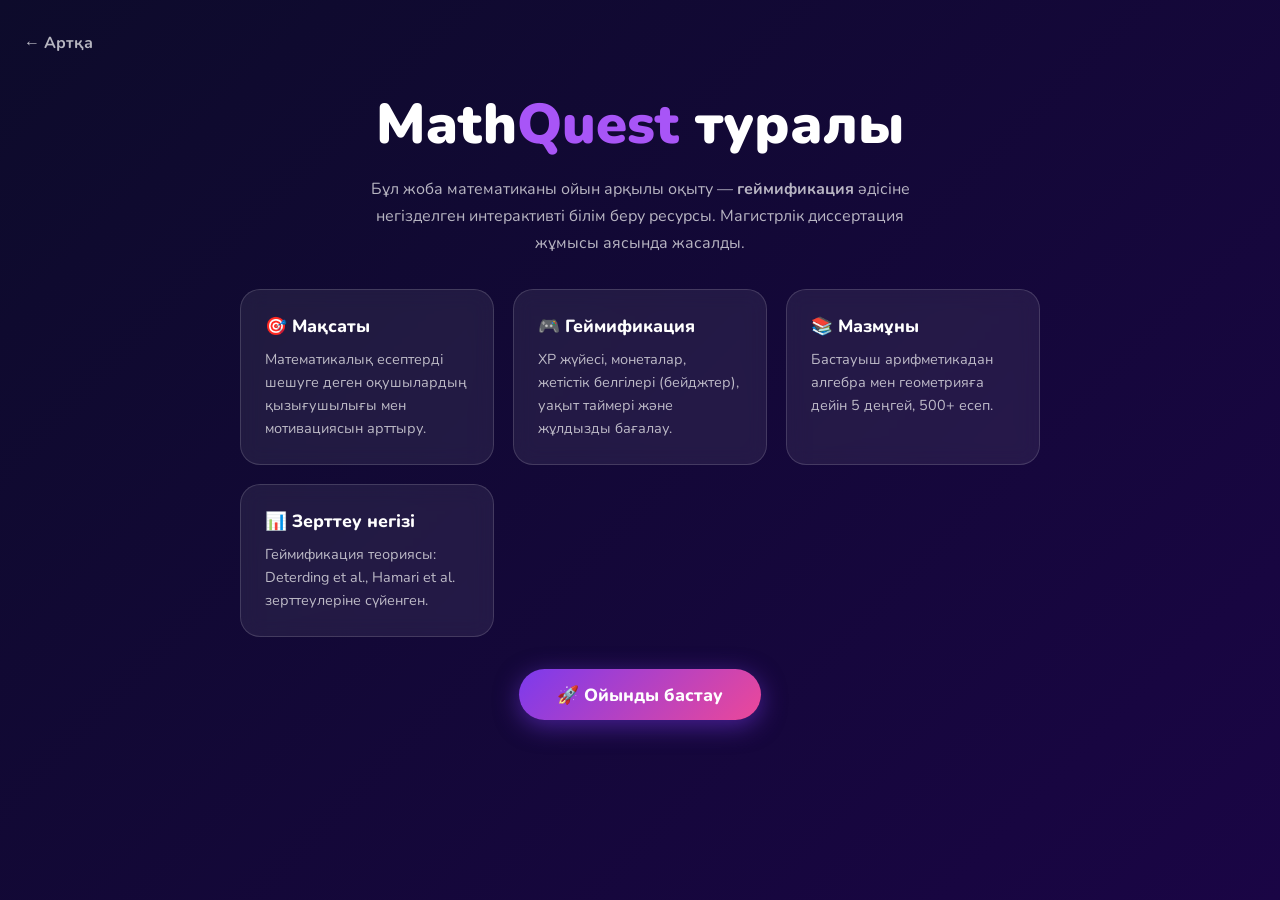
==== about.html @ 5a520795 "Initial commit" ====
<!DOCTYPE html>
<html lang="kk">
<head>
  <meta charset="UTF-8" />
  <meta name="viewport" content="width=device-width, initial-scale=1.0" />
  <title>MathQuest — Жоба туралы</title>
  <link rel="stylesheet" href="css/style.css" />
  <link rel="preconnect" href="https://fonts.googleapis.com" />
  <link href="https://fonts.googleapis.com/css2?family=Nunito:wght@400;600;700;900&display=swap" rel="stylesheet" />
  <style>
    .about-page {
      position: relative; z-index: 1;
      min-height: 100vh;
      padding: 2rem 1.5rem 4rem;
      display: flex;
      flex-direction: column;
      align-items: center;
      gap: 2rem;
    }

    .back-link {
      align-self: flex-start;
      color: rgba(255,255,255,0.7);
      text-decoration: none;
      font-size: 1rem;
      font-weight: 700;
      display: flex; align-items: center; gap: 0.4rem;
      transition: color 0.2s;
    }
    .back-link:hover { color: #fbbf24; }

    .about-hero { text-align: center; }
    .about-hero h1 { font-size: clamp(2rem,6vw,3.5rem); font-weight: 900; }
    .about-hero h1 span { color: #a855f7; }
    .about-hero p  { color: rgba(255,255,255,0.7); max-width: 560px; margin: 0.8rem auto 0; line-height: 1.7; }

    .info-grid {
      display: grid;
      grid-template-columns: repeat(auto-fit, minmax(220px,1fr));
      gap: 1.2rem;
      width: 100%;
      max-width: 800px;
    }

    .info-card {
      background: rgba(255,255,255,0.07);
      border: 1px solid rgba(255,255,255,0.15);
      backdrop-filter: blur(10px);
      border-radius: 20px;
      padding: 1.5rem;
    }

    .info-card h3 { font-size: 1.1rem; font-weight: 800; margin-bottom: 0.6rem; display: flex; align-items:center; gap:0.5rem; }
    .info-card p  { font-size: 0.9rem; color: rgba(255,255,255,0.7); line-height: 1.6; }

    .btn-start-sm {
      display: inline-flex;
      align-items: center;
      gap: 0.5rem;
      background: linear-gradient(135deg, #7c3aed, #ec4899);
      color: white;
      text-decoration: none;
      font-size: 1.1rem;
      font-weight: 800;
      padding: 0.85rem 2.4rem;
      border-radius: 50px;
      box-shadow: 0 6px 24px rgba(124,58,237,0.5);
      transition: transform 0.2s, box-shadow 0.2s;
    }
    .btn-start-sm:hover { transform: scale(1.05); box-shadow: 0 10px 30px rgba(236,72,153,0.5); }
  </style>
</head>
<body>
  <div class="stars" id="stars"></div>

  <main class="about-page">

    <a class="back-link" href="index.html">← Артқа</a>

    <div class="about-hero">
      <h1>Math<span>Quest</span> туралы</h1>
      <p>
        Бұл жоба математиканы ойын арқылы оқыту — <strong>геймификация</strong> әдісіне негізделген
        интерактивті білім беру ресурсы. Магистрлік диссертация жұмысы аясында жасалды.
      </p>
    </div>

    <div class="info-grid">
      <div class="info-card">
        <h3>🎯 Мақсаты</h3>
        <p>Математикалық есептерді шешуге деген оқушылардың қызығушылығы мен мотивациясын арттыру.</p>
      </div>
      <div class="info-card">
        <h3>🎮 Геймификация</h3>
        <p>XP жүйесі, монеталар, жетістік белгілері (бейджтер), уақыт таймері және жұлдызды бағалау.</p>
      </div>
      <div class="info-card">
        <h3>📚 Мазмұны</h3>
        <p>Бастауыш арифметикадан алгебра мен геометрияға дейін 5 деңгей, 500+ есеп.</p>
      </div>
      <div class="info-card">
        <h3>📊 Зерттеу негізі</h3>
        <p>Геймификация теориясы: Deterding et al., Hamari et al. зерттеулеріне сүйенген.</p>
      </div>
    </div>

    <a class="btn-start-sm" href="game.html">🚀 Ойынды бастау</a>

  </main>

  <script src="js/stars.js"></script>
</body>
</html>
---- css/style.css ----
/* ===========================
   MathQuest — Негізгі стильдер
   =========================== */

/* Қаріптерді импорттау */
@import url('https://fonts.googleapis.com/css2?family=Nunito:wght@400;600;700;900&display=swap');

/* ---- Бастапқы параметрлер ---- */
*, *::before, *::after {
  box-sizing: border-box;
  margin: 0;
  padding: 0;
}

:root {
  --bg-start:    #0d0b2b;
  --bg-end:      #1a0545;
  --purple:      #7c3aed;
  --violet:      #a855f7;
  --pink:        #ec4899;
  --gold:        #fbbf24;
  --white:       #ffffff;
  --text-light:  rgba(255,255,255,0.75);
  --card-bg:     rgba(255,255,255,0.07);
  --card-border: rgba(255,255,255,0.15);
}

html, body {
  height: 100%;
  font-family: 'Nunito', sans-serif;
  background: linear-gradient(135deg, var(--bg-start) 0%, var(--bg-end) 100%);
  color: var(--white);
  overflow-x: hidden;
}

/* ---- Жұлдызды фон ---- */
.stars {
  position: fixed;
  inset: 0;
  pointer-events: none;
  z-index: 0;
  overflow: hidden;
}

.star {
  position: absolute;
  border-radius: 50%;
  background: white;
  animation: twinkle var(--dur, 3s) infinite alternate ease-in-out;
  opacity: 0;
}

@keyframes twinkle {
  0%   { opacity: 0;   transform: scale(0.8); }
  100% { opacity: 0.9; transform: scale(1.2); }
}

/* ---- Басты контейнер ---- */
.hero {
  position: relative;
  z-index: 1;
  min-height: 100vh;
  display: flex;
  flex-direction: column;
  align-items: center;
  justify-content: center;
  padding: 2rem 1.5rem 5rem;
  text-align: center;
  gap: 1.6rem;
}

/* ---- Логотип ---- */
.logo-wrapper {
  animation: float 4s ease-in-out infinite;
}

.logo-icon {
  font-size: clamp(4rem, 10vw, 7rem);
  filter: drop-shadow(0 0 30px rgba(168, 85, 247, 0.8));
}

@keyframes float {
  0%, 100% { transform: translateY(0);    }
  50%       { transform: translateY(-14px); }
}

/* ---- Тақырып ---- */
.title {
  font-size: clamp(3rem, 10vw, 6rem);
  font-weight: 900;
  line-height: 1;
  letter-spacing: -1px;
  text-shadow: 0 4px 30px rgba(0,0,0,0.4);
}

.title-math  { color: var(--gold);   }
.title-quest { color: var(--violet); }

.subtitle {
  font-size: clamp(1rem, 2.5vw, 1.3rem);
  color: var(--text-light);
  max-width: 480px;
  line-height: 1.6;
}

/* ---- Статистика жолы ---- */
.stats-row {
  display: flex;
  gap: 1rem;
  flex-wrap: wrap;
  justify-content: center;
}

.stat-card {
  background: var(--card-bg);
  border: 1px solid var(--card-border);
  backdrop-filter: blur(10px);
  border-radius: 16px;
  padding: 1rem 1.6rem;
  display: flex;
  flex-direction: column;
  align-items: center;
  gap: 0.3rem;
  min-width: 90px;
  transition: transform 0.3s, box-shadow 0.3s;
}

.stat-card:hover {
  transform: translateY(-4px);
  box-shadow: 0 8px 30px rgba(124, 58, 237, 0.4);
}

.stat-icon  { font-size: 1.8rem; }
.stat-value { font-size: 1.5rem; font-weight: 900; color: var(--gold); }
.stat-label { font-size: 0.78rem; color: var(--text-light); text-transform: uppercase; letter-spacing: 1px; }

/* ---- Бастау түймесі ---- */
.btn-start {
  display: inline-flex;
  align-items: center;
  gap: 0.6rem;
  background: linear-gradient(135deg, var(--purple), var(--pink));
  color: var(--white);
  text-decoration: none;
  font-size: 1.3rem;
  font-weight: 800;
  padding: 1rem 3rem;
  border-radius: 50px;
  box-shadow: 0 6px 30px rgba(124, 58, 237, 0.55);
  transition: transform 0.25s, box-shadow 0.25s, filter 0.25s;
  letter-spacing: 0.5px;
  position: relative;
  overflow: hidden;
}

/* Жарықтық эффект */
.btn-start::before {
  content: '';
  position: absolute;
  top: -60%;
  left: -60%;
  width: 60%;
  height: 220%;
  background: rgba(255,255,255,0.18);
  transform: rotate(30deg);
  transition: left 0.5s;
}

.btn-start:hover::before { left: 130%; }

.btn-start:hover {
  transform: scale(1.06) translateY(-3px);
  box-shadow: 0 12px 40px rgba(236, 72, 153, 0.55);
  filter: brightness(1.1);
}

.btn-start:active { transform: scale(0.97); }

.btn-icon { font-size: 1.5rem; }

/* ---- Төменгі навигация ---- */
.bottom-nav {
  display: flex;
  gap: 0.8rem;
  align-items: center;
  font-size: 0.9rem;
  color: var(--text-light);
}

.bottom-nav a {
  color: var(--violet);
  text-decoration: none;
  font-weight: 700;
  transition: color 0.2s;
}

.bottom-nav a:hover { color: var(--gold); }

/* ---- Толқын безендірмесі ---- */
.wave-bottom {
  position: fixed;
  bottom: 0;
  left: 0;
  width: 100%;
  pointer-events: none;
  z-index: 0;
}

.wave-bottom svg {
  display: block;
  width: 100%;
  height: 80px;
}

/* ---- Адаптивтілік ---- */
@media (max-width: 480px) {
  .stats-row { gap: 0.7rem; }
  .stat-card  { padding: 0.8rem 1rem; }
  .btn-start  { padding: 0.85rem 2.2rem; font-size: 1.1rem; }
}
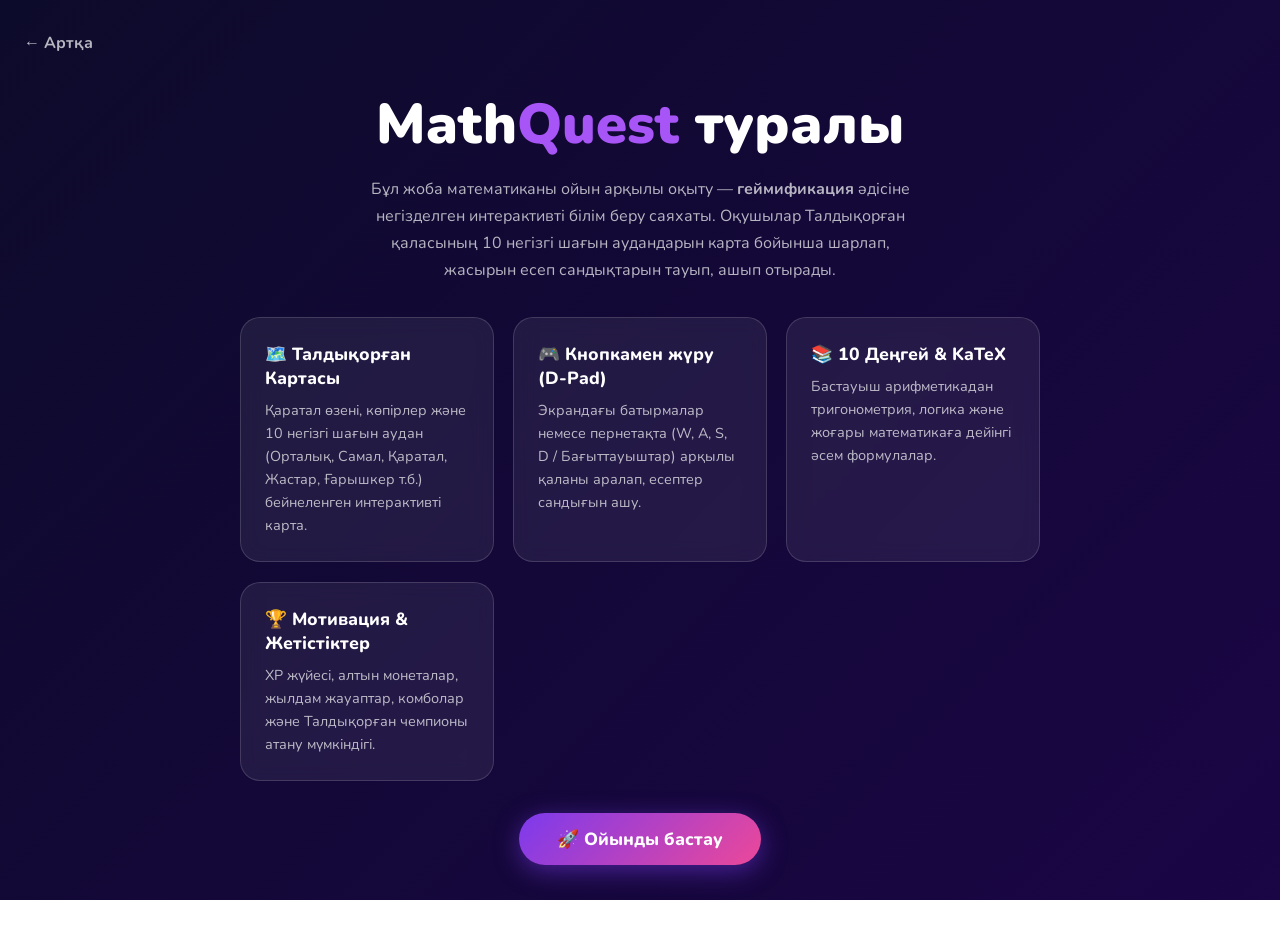
==== commit 77fe2099: "Add interactive Taldykorgan map with 10 microdistricts, D-pad navigation and KaTeX quest boxes" ====
--- a/about.html
+++ b/about.html
@@ -81,26 +81,27 @@
       <h1>Math<span>Quest</span> туралы</h1>
       <p>
         Бұл жоба математиканы ойын арқылы оқыту — <strong>геймификация</strong> әдісіне негізделген
-        интерактивті білім беру ресурсы. Магистрлік диссертация жұмысы аясында жасалды.
+        интерактивті білім беру саяхаты. Оқушылар Талдықорған қаласының 10 негізгі шағын аудандарын
+        карта бойынша шарлап, жасырын есеп сандықтарын тауып, ашып отырады.
       </p>
     </div>
 
     <div class="info-grid">
       <div class="info-card">
-        <h3>🎯 Мақсаты</h3>
-        <p>Математикалық есептерді шешуге деген оқушылардың қызығушылығы мен мотивациясын арттыру.</p>
+        <h3>🗺️ Талдықорған Картасы</h3>
+        <p>Қаратал өзені, көпірлер және 10 негізгі шағын аудан (Орталық, Самал, Қаратал, Жастар, Ғарышкер т.б.) бейнеленген интерактивті карта.</p>
       </div>
       <div class="info-card">
-        <h3>🎮 Геймификация</h3>
-        <p>XP жүйесі, монеталар, жетістік белгілері (бейджтер), уақыт таймері және жұлдызды бағалау.</p>
+        <h3>🎮 Кнопкамен жүру (D-Pad)</h3>
+        <p>Экрандағы батырмалар немесе пернетақта (W, A, S, D / Бағыттауыштар) арқылы қаланы аралап, есептер сандығын ашу.</p>
       </div>
       <div class="info-card">
-        <h3>📚 Мазмұны</h3>
-        <p>Бастауыш арифметикадан алгебра мен геометрияға дейін 5 деңгей, 500+ есеп.</p>
+        <h3>📚 10 Деңгей & KaTeX</h3>
+        <p>Бастауыш арифметикадан тригонометрия, логика және жоғары математикаға дейінгі әсем формулалар.</p>
       </div>
       <div class="info-card">
-        <h3>📊 Зерттеу негізі</h3>
-        <p>Геймификация теориясы: Deterding et al., Hamari et al. зерттеулеріне сүйенген.</p>
+        <h3>🏆 Мотивация & Жетістіктер</h3>
+        <p>XP жүйесі, алтын монеталар, жылдам жауаптар, комболар және Талдықорған чемпионы атану мүмкіндігі.</p>
       </div>
     </div>
 
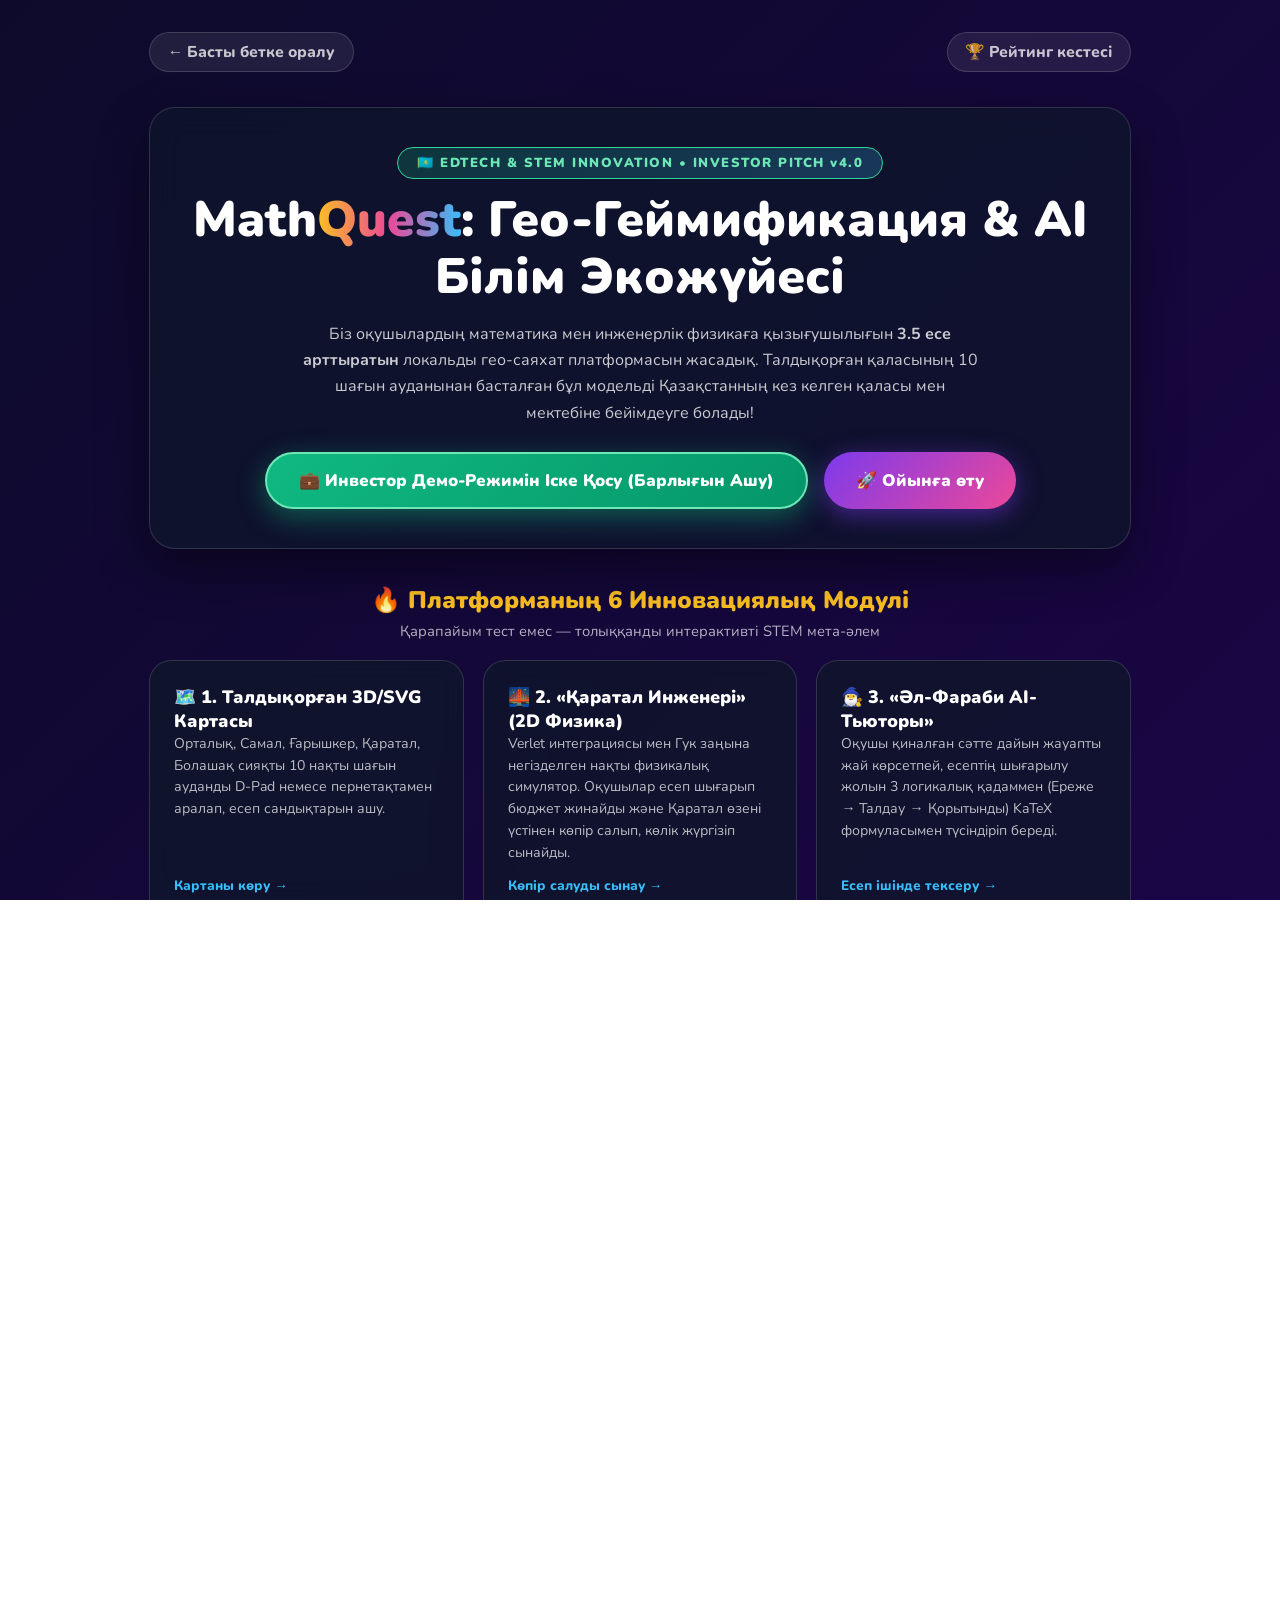
==== commit 476d1843: "Add Investor Pitch v4.0: Al-Farabi AI Tutor, Zhetysu Baige Race, Avatar Shop, STEM Analytics, Printa" ====
--- a/about.html
+++ b/about.html
@@ -3,55 +3,119 @@
 <head>
   <meta charset="UTF-8" />
   <meta name="viewport" content="width=device-width, initial-scale=1.0" />
-  <title>MathQuest — Жоба туралы</title>
-  <link rel="stylesheet" href="css/style.css" />
+  <title>MathQuest — Инвесторларға Презентация & Жоба Туралы</title>
+  <link rel="stylesheet" href="css/style.css?v=4.0" />
   <link rel="preconnect" href="https://fonts.googleapis.com" />
   <link href="https://fonts.googleapis.com/css2?family=Nunito:wght@400;600;700;900&display=swap" rel="stylesheet" />
   <style>
     .about-page {
-      position: relative; z-index: 1;
+      position: relative;
+      z-index: 1;
       min-height: 100vh;
-      padding: 2rem 1.5rem 4rem;
+      padding: 2rem 1.2rem 5rem;
       display: flex;
       flex-direction: column;
       align-items: center;
-      gap: 2rem;
+      gap: 2.2rem;
+      max-width: 1020px;
+      margin: 0 auto;
+    }
+
+    .top-nav-row {
+      width: 100%;
+      display: flex;
+      justify-content: space-between;
+      align-items: center;
+      flex-wrap: wrap;
+      gap: 0.8rem;
     }
 
     .back-link {
-      align-self: flex-start;
-      color: rgba(255,255,255,0.7);
+      color: rgba(255,255,255,0.75);
       text-decoration: none;
+      font-size: 0.98rem;
+      font-weight: 800;
+      display: inline-flex;
+      align-items: center;
+      gap: 0.4rem;
+      background: rgba(255,255,255,0.08);
+      padding: 0.5rem 1.1rem;
+      border-radius: 50px;
+      border: 1px solid rgba(255,255,255,0.15);
+      transition: all 0.2s;
+    }
+    .back-link:hover { color: #fbbf24; border-color: #fbbf24; }
+
+    .investor-badge-pill {
+      display: inline-block;
+      background: linear-gradient(135deg, rgba(16,185,129,0.22), rgba(56,189,248,0.22));
+      border: 1.5px solid #34d399;
+      color: #6ee7b7;
+      font-weight: 900;
+      font-size: 0.82rem;
+      letter-spacing: 1.5px;
+      padding: 0.4rem 1.2rem;
+      border-radius: 50px;
+      margin-bottom: 0.8rem;
+    }
+
+    .about-hero {
+      text-align: center;
+      background: rgba(15, 23, 42, 0.72);
+      border: 1px solid rgba(255,255,255,0.14);
+      border-radius: 26px;
+      padding: 2.4rem 1.8rem;
+      width: 100%;
+      backdrop-filter: blur(16px);
+      box-shadow: 0 20px 50px rgba(0,0,0,0.45);
+    }
+
+    .about-hero h1 {
+      font-size: clamp(1.9rem, 5vw, 3.1rem);
+      font-weight: 900;
+      line-height: 1.15;
+    }
+    .about-hero h1 span {
+      background: linear-gradient(90deg, #fbbf24, #ec4899, #38bdf8);
+      -webkit-background-clip: text;
+      -webkit-text-fill-color: transparent;
+      background-clip: text;
+    }
+    .about-hero p {
+      color: rgba(255,255,255,0.78);
+      max-width: 680px;
+      margin: 0.9rem auto 1.6rem;
+      line-height: 1.65;
       font-size: 1rem;
-      font-weight: 700;
-      display: flex; align-items: center; gap: 0.4rem;
-      transition: color 0.2s;
-    }
-    .back-link:hover { color: #fbbf24; }
-
-    .about-hero { text-align: center; }
-    .about-hero h1 { font-size: clamp(2rem,6vw,3.5rem); font-weight: 900; }
-    .about-hero h1 span { color: #a855f7; }
-    .about-hero p  { color: rgba(255,255,255,0.7); max-width: 560px; margin: 0.8rem auto 0; line-height: 1.7; }
-
-    .info-grid {
-      display: grid;
-      grid-template-columns: repeat(auto-fit, minmax(220px,1fr));
-      gap: 1.2rem;
-      width: 100%;
-      max-width: 800px;
-    }
-
-    .info-card {
-      background: rgba(255,255,255,0.07);
-      border: 1px solid rgba(255,255,255,0.15);
-      backdrop-filter: blur(10px);
-      border-radius: 20px;
-      padding: 1.5rem;
-    }
-
-    .info-card h3 { font-size: 1.1rem; font-weight: 800; margin-bottom: 0.6rem; display: flex; align-items:center; gap:0.5rem; }
-    .info-card p  { font-size: 0.9rem; color: rgba(255,255,255,0.7); line-height: 1.6; }
+    }
+
+    .hero-cta-group {
+      display: flex;
+      gap: 1rem;
+      justify-content: center;
+      flex-wrap: wrap;
+    }
+
+    .btn-investor-unlock {
+      display: inline-flex;
+      align-items: center;
+      gap: 0.6rem;
+      background: linear-gradient(135deg, #10b981, #059669);
+      color: #ffffff;
+      text-decoration: none;
+      font-size: 1.05rem;
+      font-weight: 900;
+      padding: 0.95rem 2rem;
+      border-radius: 50px;
+      border: 2px solid #6ee7b7;
+      box-shadow: 0 8px 28px rgba(16,185,129,0.45);
+      transition: all 0.22s;
+      cursor: pointer;
+    }
+    .btn-investor-unlock:hover {
+      transform: translateY(-3px) scale(1.02);
+      box-shadow: 0 12px 34px rgba(16,185,129,0.65);
+    }
 
     .btn-start-sm {
       display: inline-flex;
@@ -60,14 +124,184 @@
       background: linear-gradient(135deg, #7c3aed, #ec4899);
       color: white;
       text-decoration: none;
-      font-size: 1.1rem;
-      font-weight: 800;
-      padding: 0.85rem 2.4rem;
+      font-size: 1.05rem;
+      font-weight: 900;
+      padding: 0.95rem 2rem;
       border-radius: 50px;
       box-shadow: 0 6px 24px rgba(124,58,237,0.5);
-      transition: transform 0.2s, box-shadow 0.2s;
-    }
-    .btn-start-sm:hover { transform: scale(1.05); box-shadow: 0 10px 30px rgba(236,72,153,0.5); }
+      transition: all 0.22s;
+    }
+    .btn-start-sm:hover { transform: translateY(-3px); }
+
+    /* Инновациялық 6 модуль торы */
+    .section-title {
+      font-size: 1.5rem;
+      font-weight: 900;
+      color: #fbbf24;
+      text-align: center;
+      margin-bottom: 0.3rem;
+    }
+    .section-sub {
+      text-align: center;
+      color: rgba(255,255,255,0.68);
+      font-size: 0.92rem;
+      margin-bottom: 1.2rem;
+    }
+
+    .info-grid {
+      display: grid;
+      grid-template-columns: repeat(auto-fit, minmax(290px, 1fr));
+      gap: 1.2rem;
+      width: 100%;
+    }
+
+    .info-card {
+      background: rgba(15, 23, 42, 0.75);
+      border: 1.5px solid rgba(255,255,255,0.14);
+      backdrop-filter: blur(12px);
+      border-radius: 22px;
+      padding: 1.5rem;
+      display: flex;
+      flex-direction: column;
+      justify-content: space-between;
+      gap: 0.8rem;
+      transition: all 0.22s;
+    }
+    .info-card:hover {
+      transform: translateY(-4px);
+      border-color: #38bdf8;
+      box-shadow: 0 12px 30px rgba(0,0,0,0.4);
+    }
+
+    .info-card h3 {
+      font-size: 1.12rem;
+      font-weight: 900;
+      color: #ffffff;
+      display: flex;
+      align-items: center;
+      gap: 0.5rem;
+    }
+    .info-card p {
+      font-size: 0.88rem;
+      color: rgba(255,255,255,0.72);
+      line-height: 1.55;
+    }
+
+    .card-try-link {
+      display: inline-flex;
+      align-items: center;
+      gap: 0.35rem;
+      color: #38bdf8;
+      font-weight: 800;
+      font-size: 0.85rem;
+      text-decoration: none;
+    }
+    .card-try-link:hover { color: #fbbf24; }
+
+    /* Инвесторлық Калькулятор */
+    .pitch-box {
+      width: 100%;
+      background: rgba(15, 23, 42, 0.82);
+      border: 1.5px solid rgba(251, 191, 36, 0.4);
+      border-radius: 26px;
+      padding: 2rem;
+      backdrop-filter: blur(16px);
+    }
+
+    .calc-slider-wrap {
+      margin: 1.2rem 0 1.6rem;
+      background: rgba(255,255,255,0.05);
+      padding: 1.2rem 1.4rem;
+      border-radius: 18px;
+      border: 1px solid rgba(255,255,255,0.12);
+    }
+
+    .calc-slider-header {
+      display: flex;
+      justify-content: space-between;
+      align-items: center;
+      font-weight: 900;
+      font-size: 1.05rem;
+      margin-bottom: 0.7rem;
+    }
+
+    .calc-range {
+      width: 100%;
+      accent-color: #fbbf24;
+      height: 8px;
+      cursor: pointer;
+    }
+
+    .calc-metrics-grid {
+      display: grid;
+      grid-template-columns: repeat(auto-fit, minmax(200px, 1fr));
+      gap: 1rem;
+    }
+
+    .calc-metric-card {
+      background: rgba(255,255,255,0.06);
+      border: 1px solid rgba(255,255,255,0.14);
+      border-radius: 18px;
+      padding: 1.2rem;
+      text-align: center;
+    }
+
+    .calc-val {
+      font-size: 1.7rem;
+      font-weight: 900;
+      color: #34d399;
+      margin-bottom: 0.25rem;
+    }
+    .calc-lbl {
+      font-size: 0.82rem;
+      color: rgba(255,255,255,0.7);
+      font-weight: 700;
+    }
+
+    /* Масштабталу Жол Картасы (Roadmap) */
+    .roadmap-grid {
+      display: grid;
+      grid-template-columns: repeat(auto-fit, minmax(270px, 1fr));
+      gap: 1.2rem;
+      width: 100%;
+    }
+
+    .roadmap-step {
+      background: rgba(255,255,255,0.05);
+      border: 1.5px solid rgba(255,255,255,0.14);
+      border-radius: 20px;
+      padding: 1.4rem;
+      position: relative;
+    }
+    .roadmap-step.active-step {
+      border-color: #10b981;
+      background: rgba(16,185,129,0.08);
+    }
+    .step-tag {
+      display: inline-block;
+      font-size: 0.75rem;
+      font-weight: 900;
+      padding: 0.25rem 0.75rem;
+      border-radius: 50px;
+      background: rgba(56,189,248,0.2);
+      color: #38bdf8;
+      margin-bottom: 0.6rem;
+    }
+    .active-step .step-tag {
+      background: rgba(16,185,129,0.25);
+      color: #6ee7b7;
+    }
+    .roadmap-step h4 {
+      font-size: 1.1rem;
+      font-weight: 900;
+      color: #fbbf24;
+      margin-bottom: 0.5rem;
+    }
+    .roadmap-step p {
+      font-size: 0.86rem;
+      color: rgba(255,255,255,0.75);
+      line-height: 1.55;
+    }
   </style>
 </head>
 <body>
@@ -75,40 +309,177 @@
 
   <main class="about-page">
 
-    <a class="back-link" href="index.html">← Артқа</a>
-
+    <div class="top-nav-row">
+      <a class="back-link" href="index.html">← Басты бетке оралу</a>
+      <a class="back-link" href="leaderboard.html">🏆 Рейтинг кестесі</a>
+    </div>
+
+    <!-- HERO PITCH SECTION -->
     <div class="about-hero">
-      <h1>Math<span>Quest</span> туралы</h1>
+      <div class="investor-badge-pill">🇰🇿 EDTECH & STEM INNOVATION • INVESTOR PITCH v4.0</div>
+      <h1>Math<span>Quest</span>: Гео-Геймификация & AI Білім Экожүйесі</h1>
       <p>
-        Бұл жоба математиканы ойын арқылы оқыту — <strong>геймификация</strong> әдісіне негізделген
-        интерактивті білім беру саяхаты. Оқушылар Талдықорған қаласының 10 негізгі шағын аудандарын
-        карта бойынша шарлап, жасырын есеп сандықтарын тауып, ашып отырады.
+        Біз оқушылардың математика мен инженерлік физикаға қызығушылығын <strong>3.5 есе арттыратын</strong>
+        локальды гео-саяхат платформасын жасадық. Талдықорған қаласының 10 шағын ауданынан басталған бұл модельді
+        Қазақстанның кез келген қаласы мен мектебіне бейімдеуге болады!
       </p>
-    </div>
-
-    <div class="info-grid">
-      <div class="info-card">
-        <h3>🗺️ Талдықорған Картасы</h3>
-        <p>Қаратал өзені, көпірлер және 10 негізгі шағын аудан (Орталық, Самал, Қаратал, Жастар, Ғарышкер т.б.) бейнеленген интерактивті карта.</p>
-      </div>
-      <div class="info-card">
-        <h3>🎮 Кнопкамен жүру (D-Pad)</h3>
-        <p>Экрандағы батырмалар немесе пернетақта (W, A, S, D / Бағыттауыштар) арқылы қаланы аралап, есептер сандығын ашу.</p>
-      </div>
-      <div class="info-card">
-        <h3>📚 10 Деңгей & KaTeX</h3>
-        <p>Бастауыш арифметикадан тригонометрия, логика және жоғары математикаға дейінгі әсем формулалар.</p>
-      </div>
-      <div class="info-card">
-        <h3>🏆 Мотивация & Жетістіктер</h3>
-        <p>XP жүйесі, алтын монеталар, жылдам жауаптар, комболар және Талдықорған чемпионы атану мүмкіндігі.</p>
+
+      <div class="hero-cta-group">
+        <a class="btn-investor-unlock" href="game.html?demo=investor">
+          💼 Инвестор Демо-Режимін Іске Қосу (Барлығын Ашу)
+        </a>
+        <a class="btn-start-sm" href="game.html">
+          🚀 Ойынға өту
+        </a>
       </div>
     </div>
 
-    <a class="btn-start-sm" href="game.html">🚀 Ойынды бастау</a>
+    <!-- 6 БІРЕГЕЙ МОДУЛЬ -->
+    <div style="width:100%;">
+      <h2 class="section-title">🔥 Платформаның 6 Инновациялық Модулі</h2>
+      <p class="section-sub">Қарапайым тест емес — толыққанды интерактивті STEM мета-әлем</p>
+
+      <div class="info-grid">
+        <div class="info-card">
+          <div>
+            <h3>🗺️ 1. Талдықорған 3D/SVG Картасы</h3>
+            <p>Орталық, Самал, Ғарышкер, Қаратал, Болашақ сияқты 10 нақты шағын ауданды D-Pad немесе пернетақтамен аралап, есеп сандықтарын ашу.</p>
+          </div>
+          <a class="card-try-link" href="game.html">Картаны көру →</a>
+        </div>
+
+        <div class="info-card">
+          <div>
+            <h3>🌉 2. «Қаратал Инженері» (2D Физика)</h3>
+            <p>Verlet интеграциясы мен Гук заңына негізделген нақты физикалық симулятор. Оқушылар есеп шығарып бюджет жинайды және Қаратал өзені үстінен көпір салып, көлік жүргізіп сынайды.</p>
+          </div>
+          <a class="card-try-link" href="game.html" onclick="const s=JSON.parse(localStorage.getItem('mathquest_state_v2')||'{}');s.viewMode='bridge';localStorage.setItem('mathquest_state_v2',JSON.stringify(s));">Көпір салуды сынау →</a>
+        </div>
+
+        <div class="info-card">
+          <div>
+            <h3>🧙‍♂️ 3. «Әл-Фараби AI-Тьюторы»</h3>
+            <p>Оқушы қиналған сәтте дайын жауапты жай көрсетпей, есептің шығарылу жолын 3 логикалық қадаммен (Ереже → Талдау → Қорытынды) KaTeX формуласымен түсіндіріп береді.</p>
+          </div>
+          <a class="card-try-link" href="game.html">Есеп ішінде тексеру →</a>
+        </div>
+
+        <div class="info-card">
+          <div>
+            <h3>🏇 4. «Жетісу Бәйгесі» (AI Ипподром)</h3>
+            <p>Талдықорған атшабарында 2 жасанды интеллект қарсыласпен («Алгебра Тұлпары» және «Логика Сұңқары») жылдамдыққа есеп шығарып жарысу.</p>
+          </div>
+          <a class="card-try-link" href="game.html?mode=baige">Бәйгеге қатысу →</a>
+        </div>
+
+        <div class="info-card">
+          <div>
+            <h3>🛍️ 5. Батыр Дүкені & Қала Сәулеті</h3>
+            <p>Ішкі экономика: оқушы жинаған монеталарына картада жүретін эксклюзивті аватарлар сатып алады, ал жұлдыздарына Талдықорғанның 6 сәулет нысанын жаңартады.</p>
+          </div>
+          <a class="card-try-link" href="game.html?mode=shop">Дүкенді ашу →</a>
+        </div>
+
+        <div class="info-card">
+          <div>
+            <h3>📊 6. AI Диагностика & Сертификат</h3>
+            <p>5 математикалық бағыт бойынша оқушының білім деңгейін пайызбен талдап, QR/ID коды бар ресми атаулы сертификатты басып шығарып береді.</p>
+          </div>
+          <a class="card-try-link" href="game.html?mode=cert">Сертификат алу →</a>
+        </div>
+      </div>
+    </div>
+
+    <!-- ИНВЕСТОРЛЫҚ IMPACT & B2B/B2G КАЛЬКУЛЯТОРЫ -->
+    <div class="pitch-box">
+      <h2 class="section-title">📈 Инвесторлық Масштабталу & Нарық Калькуляторы</h2>
+      <p class="section-sub">Монетизация моделі: B2G (Білім басқармалары), B2B (Жеке мектептер мен оқу орталықтары) және B2C Freemium</p>
+
+      <div class="calc-slider-wrap">
+        <div class="calc-slider-header">
+          <span>🏫 Платформаға қосылған мектептер саны:</span>
+          <span style="color:#fbbf24; font-size:1.3rem;" id="schoolCountLabel">50 мектеп</span>
+        </div>
+        <input type="range" min="10" max="1000" step="10" value="50" class="calc-range" id="schoolRangeInput" />
+        <div style="display:flex; justify-content:space-between; font-size:0.75rem; color:rgba(255,255,255,0.5); margin-top:0.35rem;">
+          <span>10 мектеп (Талдықорған қ.)</span>
+          <span>250 мектеп (Жетісу облысы)</span>
+          <span>1 000+ мектеп (ҚР бойынша)</span>
+        </div>
+      </div>
+
+      <div class="calc-metrics-grid">
+        <div class="calc-metric-card">
+          <div class="calc-val" id="calcStudents">22 500</div>
+          <div class="calc-lbl">👨‍🎓 Белсенді оқушылар (MAU)</div>
+        </div>
+        <div class="calc-metric-card">
+          <div class="calc-val" id="calcProblems">1.8 млн</div>
+          <div class="calc-lbl">🧮 Ай сайын шешілетін есептер</div>
+        </div>
+        <div class="calc-metric-card">
+          <div class="calc-val" style="color:#38bdf8;">+38%</div>
+          <div class="calc-lbl">📊 STEM үлгерім өсімі</div>
+        </div>
+        <div class="calc-metric-card">
+          <div class="calc-val" style="color:#fbbf24;" id="calcRevenue">45.0 млн ₸</div>
+          <div class="calc-lbl">💰 Болжамды жылдық ARR (B2B/B2G)</div>
+        </div>
+      </div>
+    </div>
+
+    <!-- ЖОЛ КАРТАСЫ (ROADMAP) -->
+    <div style="width:100%;">
+      <h2 class="section-title">🗺️ Даму Жол Картасы (Roadmap 2026–2027)</h2>
+      <p class="section-sub">Талдықорғаннан бастап бүкіл Қазақстанды қамтитын ұлттық EdTech платформа</p>
+
+      <div class="roadmap-grid">
+        <div class="roadmap-step active-step">
+          <span class="step-tag">✅ 1-КЕЗЕҢ • ДАЙЫН (MVP v4.0)</span>
+          <h4>Талдықорған Пилоттық Жобасы</h4>
+          <p>10 шағын аудан картасы, Қаратал көпірінің 2D физикасы, Әл-Фараби AI-Тьюторы, Жетісу Бәйгесі және Сертификаттау жүйесі толық іске қосылды.</p>
+        </div>
+
+        <div class="roadmap-step">
+          <span class="step-tag">🚀 2-КЕЗЕҢ • Q3–Q4 2026</span>
+          <h4>Жетісу Облысы & Мектеп Лигасы</h4>
+          <p>Мұғалімдерге арналған аналитикалық панель (Teacher Dashboard), сыныптар арасындағы нақты уақыттағы мультиплеер-бәйге және 5–11 сынып БЖБ/ТЖБ базасы.</p>
+        </div>
+
+        <div class="roadmap-step">
+          <span class="step-tag">🌍 3-КЕЗЕҢ • 2027</span>
+          <h4>Қазақстанның 20 Өңірі & Mobile App</h4>
+          <p>Астана, Алматы, Шымкент және барлық облыс орталықтарының интерактивті карталарын қосу. iOS және Android мобильді қосымшаларын шығару.</p>
+        </div>
+      </div>
+    </div>
 
   </main>
 
-  <script src="js/stars.js"></script>
+  <script src="js/stars.js?v=4.0"></script>
+  <script>
+    const slider = document.getElementById('schoolRangeInput');
+    const lblSchools = document.getElementById('schoolCountLabel');
+    const lblStudents = document.getElementById('calcStudents');
+    const lblProblems = document.getElementById('calcProblems');
+    const lblRevenue = document.getElementById('calcRevenue');
+
+    function updateCalc() {
+      const schools = parseInt(slider.value, 10);
+      const students = schools * 450;
+      const problems = students * 80;
+      // Орташа мектептік лицензия + B2C жазылым есебімен жылына ~900 000 ₸ / мектеп
+      const arrMln = (schools * 0.9).toFixed(1);
+
+      lblSchools.textContent = `${schools} мектеп`;
+      lblStudents.textContent = students.toLocaleString('ru-RU');
+      lblProblems.textContent = problems >= 1000000
+        ? `${(problems / 1000000).toFixed(1)} млн`
+        : `${Math.round(problems / 1000)} мың`;
+      lblRevenue.textContent = `${arrMln} млн ₸`;
+    }
+
+    slider?.addEventListener('input', updateCalc);
+  </script>
 </body>
 </html>
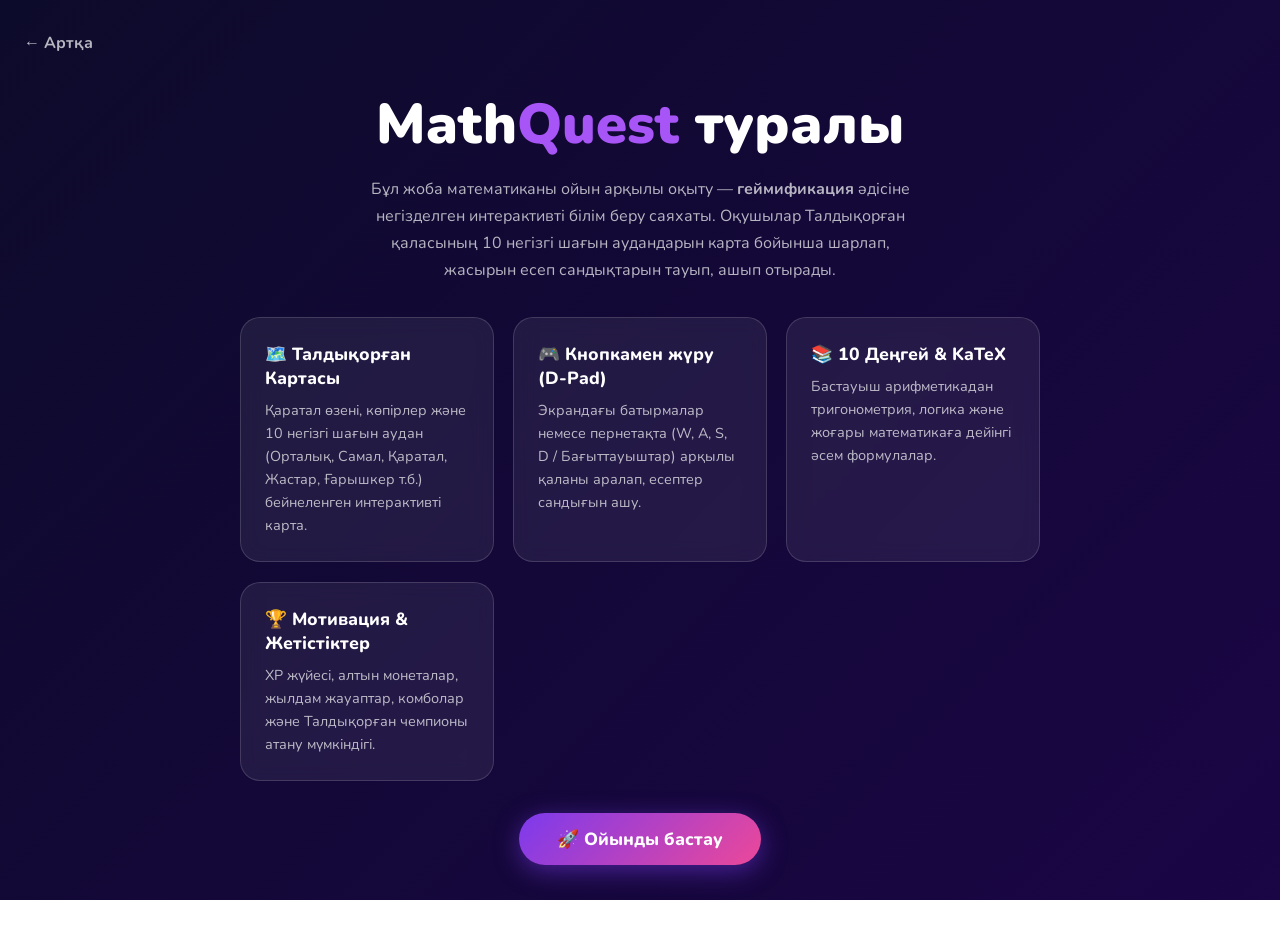
==== commit 34caa2e7: "Revert extra modes and deeply upgrade math problem content (UNT/Olympiad tiers) and interactive Al-F" ====
--- a/about.html
+++ b/about.html
@@ -3,119 +3,55 @@
 <head>
   <meta charset="UTF-8" />
   <meta name="viewport" content="width=device-width, initial-scale=1.0" />
-  <title>MathQuest — Инвесторларға Презентация & Жоба Туралы</title>
-  <link rel="stylesheet" href="css/style.css?v=4.0" />
+  <title>MathQuest — Жоба туралы</title>
+  <link rel="stylesheet" href="css/style.css" />
   <link rel="preconnect" href="https://fonts.googleapis.com" />
   <link href="https://fonts.googleapis.com/css2?family=Nunito:wght@400;600;700;900&display=swap" rel="stylesheet" />
   <style>
     .about-page {
-      position: relative;
-      z-index: 1;
+      position: relative; z-index: 1;
       min-height: 100vh;
-      padding: 2rem 1.2rem 5rem;
+      padding: 2rem 1.5rem 4rem;
       display: flex;
       flex-direction: column;
       align-items: center;
-      gap: 2.2rem;
-      max-width: 1020px;
-      margin: 0 auto;
-    }
-
-    .top-nav-row {
-      width: 100%;
-      display: flex;
-      justify-content: space-between;
-      align-items: center;
-      flex-wrap: wrap;
-      gap: 0.8rem;
+      gap: 2rem;
     }
 
     .back-link {
-      color: rgba(255,255,255,0.75);
+      align-self: flex-start;
+      color: rgba(255,255,255,0.7);
       text-decoration: none;
-      font-size: 0.98rem;
-      font-weight: 800;
-      display: inline-flex;
-      align-items: center;
-      gap: 0.4rem;
-      background: rgba(255,255,255,0.08);
-      padding: 0.5rem 1.1rem;
-      border-radius: 50px;
-      border: 1px solid rgba(255,255,255,0.15);
-      transition: all 0.2s;
+      font-size: 1rem;
+      font-weight: 700;
+      display: flex; align-items: center; gap: 0.4rem;
+      transition: color 0.2s;
     }
-    .back-link:hover { color: #fbbf24; border-color: #fbbf24; }
+    .back-link:hover { color: #fbbf24; }
 
-    .investor-badge-pill {
-      display: inline-block;
-      background: linear-gradient(135deg, rgba(16,185,129,0.22), rgba(56,189,248,0.22));
-      border: 1.5px solid #34d399;
-      color: #6ee7b7;
-      font-weight: 900;
-      font-size: 0.82rem;
-      letter-spacing: 1.5px;
-      padding: 0.4rem 1.2rem;
-      border-radius: 50px;
-      margin-bottom: 0.8rem;
+    .about-hero { text-align: center; }
+    .about-hero h1 { font-size: clamp(2rem,6vw,3.5rem); font-weight: 900; }
+    .about-hero h1 span { color: #a855f7; }
+    .about-hero p  { color: rgba(255,255,255,0.7); max-width: 560px; margin: 0.8rem auto 0; line-height: 1.7; }
+
+    .info-grid {
+      display: grid;
+      grid-template-columns: repeat(auto-fit, minmax(220px,1fr));
+      gap: 1.2rem;
+      width: 100%;
+      max-width: 800px;
     }
 
-    .about-hero {
-      text-align: center;
-      background: rgba(15, 23, 42, 0.72);
-      border: 1px solid rgba(255,255,255,0.14);
-      border-radius: 26px;
-      padding: 2.4rem 1.8rem;
-      width: 100%;
-      backdrop-filter: blur(16px);
-      box-shadow: 0 20px 50px rgba(0,0,0,0.45);
+    .info-card {
+      background: rgba(255,255,255,0.07);
+      border: 1px solid rgba(255,255,255,0.15);
+      backdrop-filter: blur(10px);
+      border-radius: 20px;
+      padding: 1.5rem;
     }
 
-    .about-hero h1 {
-      font-size: clamp(1.9rem, 5vw, 3.1rem);
-      font-weight: 900;
-      line-height: 1.15;
-    }
-    .about-hero h1 span {
-      background: linear-gradient(90deg, #fbbf24, #ec4899, #38bdf8);
-      -webkit-background-clip: text;
-      -webkit-text-fill-color: transparent;
-      background-clip: text;
-    }
-    .about-hero p {
-      color: rgba(255,255,255,0.78);
-      max-width: 680px;
-      margin: 0.9rem auto 1.6rem;
-      line-height: 1.65;
-      font-size: 1rem;
-    }
-
-    .hero-cta-group {
-      display: flex;
-      gap: 1rem;
-      justify-content: center;
-      flex-wrap: wrap;
-    }
-
-    .btn-investor-unlock {
-      display: inline-flex;
-      align-items: center;
-      gap: 0.6rem;
-      background: linear-gradient(135deg, #10b981, #059669);
-      color: #ffffff;
-      text-decoration: none;
-      font-size: 1.05rem;
-      font-weight: 900;
-      padding: 0.95rem 2rem;
-      border-radius: 50px;
-      border: 2px solid #6ee7b7;
-      box-shadow: 0 8px 28px rgba(16,185,129,0.45);
-      transition: all 0.22s;
-      cursor: pointer;
-    }
-    .btn-investor-unlock:hover {
-      transform: translateY(-3px) scale(1.02);
-      box-shadow: 0 12px 34px rgba(16,185,129,0.65);
-    }
+    .info-card h3 { font-size: 1.1rem; font-weight: 800; margin-bottom: 0.6rem; display: flex; align-items:center; gap:0.5rem; }
+    .info-card p  { font-size: 0.9rem; color: rgba(255,255,255,0.7); line-height: 1.6; }
 
     .btn-start-sm {
       display: inline-flex;
@@ -124,184 +60,14 @@
       background: linear-gradient(135deg, #7c3aed, #ec4899);
       color: white;
       text-decoration: none;
-      font-size: 1.05rem;
-      font-weight: 900;
-      padding: 0.95rem 2rem;
+      font-size: 1.1rem;
+      font-weight: 800;
+      padding: 0.85rem 2.4rem;
       border-radius: 50px;
       box-shadow: 0 6px 24px rgba(124,58,237,0.5);
-      transition: all 0.22s;
+      transition: transform 0.2s, box-shadow 0.2s;
     }
-    .btn-start-sm:hover { transform: translateY(-3px); }
-
-    /* Инновациялық 6 модуль торы */
-    .section-title {
-      font-size: 1.5rem;
-      font-weight: 900;
-      color: #fbbf24;
-      text-align: center;
-      margin-bottom: 0.3rem;
-    }
-    .section-sub {
-      text-align: center;
-      color: rgba(255,255,255,0.68);
-      font-size: 0.92rem;
-      margin-bottom: 1.2rem;
-    }
-
-    .info-grid {
-      display: grid;
-      grid-template-columns: repeat(auto-fit, minmax(290px, 1fr));
-      gap: 1.2rem;
-      width: 100%;
-    }
-
-    .info-card {
-      background: rgba(15, 23, 42, 0.75);
-      border: 1.5px solid rgba(255,255,255,0.14);
-      backdrop-filter: blur(12px);
-      border-radius: 22px;
-      padding: 1.5rem;
-      display: flex;
-      flex-direction: column;
-      justify-content: space-between;
-      gap: 0.8rem;
-      transition: all 0.22s;
-    }
-    .info-card:hover {
-      transform: translateY(-4px);
-      border-color: #38bdf8;
-      box-shadow: 0 12px 30px rgba(0,0,0,0.4);
-    }
-
-    .info-card h3 {
-      font-size: 1.12rem;
-      font-weight: 900;
-      color: #ffffff;
-      display: flex;
-      align-items: center;
-      gap: 0.5rem;
-    }
-    .info-card p {
-      font-size: 0.88rem;
-      color: rgba(255,255,255,0.72);
-      line-height: 1.55;
-    }
-
-    .card-try-link {
-      display: inline-flex;
-      align-items: center;
-      gap: 0.35rem;
-      color: #38bdf8;
-      font-weight: 800;
-      font-size: 0.85rem;
-      text-decoration: none;
-    }
-    .card-try-link:hover { color: #fbbf24; }
-
-    /* Инвесторлық Калькулятор */
-    .pitch-box {
-      width: 100%;
-      background: rgba(15, 23, 42, 0.82);
-      border: 1.5px solid rgba(251, 191, 36, 0.4);
-      border-radius: 26px;
-      padding: 2rem;
-      backdrop-filter: blur(16px);
-    }
-
-    .calc-slider-wrap {
-      margin: 1.2rem 0 1.6rem;
-      background: rgba(255,255,255,0.05);
-      padding: 1.2rem 1.4rem;
-      border-radius: 18px;
-      border: 1px solid rgba(255,255,255,0.12);
-    }
-
-    .calc-slider-header {
-      display: flex;
-      justify-content: space-between;
-      align-items: center;
-      font-weight: 900;
-      font-size: 1.05rem;
-      margin-bottom: 0.7rem;
-    }
-
-    .calc-range {
-      width: 100%;
-      accent-color: #fbbf24;
-      height: 8px;
-      cursor: pointer;
-    }
-
-    .calc-metrics-grid {
-      display: grid;
-      grid-template-columns: repeat(auto-fit, minmax(200px, 1fr));
-      gap: 1rem;
-    }
-
-    .calc-metric-card {
-      background: rgba(255,255,255,0.06);
-      border: 1px solid rgba(255,255,255,0.14);
-      border-radius: 18px;
-      padding: 1.2rem;
-      text-align: center;
-    }
-
-    .calc-val {
-      font-size: 1.7rem;
-      font-weight: 900;
-      color: #34d399;
-      margin-bottom: 0.25rem;
-    }
-    .calc-lbl {
-      font-size: 0.82rem;
-      color: rgba(255,255,255,0.7);
-      font-weight: 700;
-    }
-
-    /* Масштабталу Жол Картасы (Roadmap) */
-    .roadmap-grid {
-      display: grid;
-      grid-template-columns: repeat(auto-fit, minmax(270px, 1fr));
-      gap: 1.2rem;
-      width: 100%;
-    }
-
-    .roadmap-step {
-      background: rgba(255,255,255,0.05);
-      border: 1.5px solid rgba(255,255,255,0.14);
-      border-radius: 20px;
-      padding: 1.4rem;
-      position: relative;
-    }
-    .roadmap-step.active-step {
-      border-color: #10b981;
-      background: rgba(16,185,129,0.08);
-    }
-    .step-tag {
-      display: inline-block;
-      font-size: 0.75rem;
-      font-weight: 900;
-      padding: 0.25rem 0.75rem;
-      border-radius: 50px;
-      background: rgba(56,189,248,0.2);
-      color: #38bdf8;
-      margin-bottom: 0.6rem;
-    }
-    .active-step .step-tag {
-      background: rgba(16,185,129,0.25);
-      color: #6ee7b7;
-    }
-    .roadmap-step h4 {
-      font-size: 1.1rem;
-      font-weight: 900;
-      color: #fbbf24;
-      margin-bottom: 0.5rem;
-    }
-    .roadmap-step p {
-      font-size: 0.86rem;
-      color: rgba(255,255,255,0.75);
-      line-height: 1.55;
-    }
+    .btn-start-sm:hover { transform: scale(1.05); box-shadow: 0 10px 30px rgba(236,72,153,0.5); }
   </style>
 </head>
 <body>
@@ -309,177 +75,40 @@
 
   <main class="about-page">
 
-    <div class="top-nav-row">
-      <a class="back-link" href="index.html">← Басты бетке оралу</a>
-      <a class="back-link" href="leaderboard.html">🏆 Рейтинг кестесі</a>
+    <a class="back-link" href="index.html">← Артқа</a>
+
+    <div class="about-hero">
+      <h1>Math<span>Quest</span> туралы</h1>
+      <p>
+        Бұл жоба математиканы ойын арқылы оқыту — <strong>геймификация</strong> әдісіне негізделген
+        интерактивті білім беру саяхаты. Оқушылар Талдықорған қаласының 10 негізгі шағын аудандарын
+        карта бойынша шарлап, жасырын есеп сандықтарын тауып, ашып отырады.
+      </p>
     </div>
 
-    <!-- HERO PITCH SECTION -->
-    <div class="about-hero">
-      <div class="investor-badge-pill">🇰🇿 EDTECH & STEM INNOVATION • INVESTOR PITCH v4.0</div>
-      <h1>Math<span>Quest</span>: Гео-Геймификация & AI Білім Экожүйесі</h1>
-      <p>
-        Біз оқушылардың математика мен инженерлік физикаға қызығушылығын <strong>3.5 есе арттыратын</strong>
-        локальды гео-саяхат платформасын жасадық. Талдықорған қаласының 10 шағын ауданынан басталған бұл модельді
-        Қазақстанның кез келген қаласы мен мектебіне бейімдеуге болады!
-      </p>
-
-      <div class="hero-cta-group">
-        <a class="btn-investor-unlock" href="game.html?demo=investor">
-          💼 Инвестор Демо-Режимін Іске Қосу (Барлығын Ашу)
-        </a>
-        <a class="btn-start-sm" href="game.html">
-          🚀 Ойынға өту
-        </a>
+    <div class="info-grid">
+      <div class="info-card">
+        <h3>🗺️ Талдықорған Картасы</h3>
+        <p>Қаратал өзені, көпірлер және 10 негізгі шағын аудан (Орталық, Самал, Қаратал, Жастар, Ғарышкер т.б.) бейнеленген интерактивті карта.</p>
+      </div>
+      <div class="info-card">
+        <h3>🎮 Кнопкамен жүру (D-Pad)</h3>
+        <p>Экрандағы батырмалар немесе пернетақта (W, A, S, D / Бағыттауыштар) арқылы қаланы аралап, есептер сандығын ашу.</p>
+      </div>
+      <div class="info-card">
+        <h3>📚 10 Деңгей & KaTeX</h3>
+        <p>Бастауыш арифметикадан тригонометрия, логика және жоғары математикаға дейінгі әсем формулалар.</p>
+      </div>
+      <div class="info-card">
+        <h3>🏆 Мотивация & Жетістіктер</h3>
+        <p>XP жүйесі, алтын монеталар, жылдам жауаптар, комболар және Талдықорған чемпионы атану мүмкіндігі.</p>
       </div>
     </div>
 
-    <!-- 6 БІРЕГЕЙ МОДУЛЬ -->
-    <div style="width:100%;">
-      <h2 class="section-title">🔥 Платформаның 6 Инновациялық Модулі</h2>
-      <p class="section-sub">Қарапайым тест емес — толыққанды интерактивті STEM мета-әлем</p>
-
-      <div class="info-grid">
-        <div class="info-card">
-          <div>
-            <h3>🗺️ 1. Талдықорған 3D/SVG Картасы</h3>
-            <p>Орталық, Самал, Ғарышкер, Қаратал, Болашақ сияқты 10 нақты шағын ауданды D-Pad немесе пернетақтамен аралап, есеп сандықтарын ашу.</p>
-          </div>
-          <a class="card-try-link" href="game.html">Картаны көру →</a>
-        </div>
-
-        <div class="info-card">
-          <div>
-            <h3>🌉 2. «Қаратал Инженері» (2D Физика)</h3>
-            <p>Verlet интеграциясы мен Гук заңына негізделген нақты физикалық симулятор. Оқушылар есеп шығарып бюджет жинайды және Қаратал өзені үстінен көпір салып, көлік жүргізіп сынайды.</p>
-          </div>
-          <a class="card-try-link" href="game.html" onclick="const s=JSON.parse(localStorage.getItem('mathquest_state_v2')||'{}');s.viewMode='bridge';localStorage.setItem('mathquest_state_v2',JSON.stringify(s));">Көпір салуды сынау →</a>
-        </div>
-
-        <div class="info-card">
-          <div>
-            <h3>🧙‍♂️ 3. «Әл-Фараби AI-Тьюторы»</h3>
-            <p>Оқушы қиналған сәтте дайын жауапты жай көрсетпей, есептің шығарылу жолын 3 логикалық қадаммен (Ереже → Талдау → Қорытынды) KaTeX формуласымен түсіндіріп береді.</p>
-          </div>
-          <a class="card-try-link" href="game.html">Есеп ішінде тексеру →</a>
-        </div>
-
-        <div class="info-card">
-          <div>
-            <h3>🏇 4. «Жетісу Бәйгесі» (AI Ипподром)</h3>
-            <p>Талдықорған атшабарында 2 жасанды интеллект қарсыласпен («Алгебра Тұлпары» және «Логика Сұңқары») жылдамдыққа есеп шығарып жарысу.</p>
-          </div>
-          <a class="card-try-link" href="game.html?mode=baige">Бәйгеге қатысу →</a>
-        </div>
-
-        <div class="info-card">
-          <div>
-            <h3>🛍️ 5. Батыр Дүкені & Қала Сәулеті</h3>
-            <p>Ішкі экономика: оқушы жинаған монеталарына картада жүретін эксклюзивті аватарлар сатып алады, ал жұлдыздарына Талдықорғанның 6 сәулет нысанын жаңартады.</p>
-          </div>
-          <a class="card-try-link" href="game.html?mode=shop">Дүкенді ашу →</a>
-        </div>
-
-        <div class="info-card">
-          <div>
-            <h3>📊 6. AI Диагностика & Сертификат</h3>
-            <p>5 математикалық бағыт бойынша оқушының білім деңгейін пайызбен талдап, QR/ID коды бар ресми атаулы сертификатты басып шығарып береді.</p>
-          </div>
-          <a class="card-try-link" href="game.html?mode=cert">Сертификат алу →</a>
-        </div>
-      </div>
-    </div>
-
-    <!-- ИНВЕСТОРЛЫҚ IMPACT & B2B/B2G КАЛЬКУЛЯТОРЫ -->
-    <div class="pitch-box">
-      <h2 class="section-title">📈 Инвесторлық Масштабталу & Нарық Калькуляторы</h2>
-      <p class="section-sub">Монетизация моделі: B2G (Білім басқармалары), B2B (Жеке мектептер мен оқу орталықтары) және B2C Freemium</p>
-
-      <div class="calc-slider-wrap">
-        <div class="calc-slider-header">
-          <span>🏫 Платформаға қосылған мектептер саны:</span>
-          <span style="color:#fbbf24; font-size:1.3rem;" id="schoolCountLabel">50 мектеп</span>
-        </div>
-        <input type="range" min="10" max="1000" step="10" value="50" class="calc-range" id="schoolRangeInput" />
-        <div style="display:flex; justify-content:space-between; font-size:0.75rem; color:rgba(255,255,255,0.5); margin-top:0.35rem;">
-          <span>10 мектеп (Талдықорған қ.)</span>
-          <span>250 мектеп (Жетісу облысы)</span>
-          <span>1 000+ мектеп (ҚР бойынша)</span>
-        </div>
-      </div>
-
-      <div class="calc-metrics-grid">
-        <div class="calc-metric-card">
-          <div class="calc-val" id="calcStudents">22 500</div>
-          <div class="calc-lbl">👨‍🎓 Белсенді оқушылар (MAU)</div>
-        </div>
-        <div class="calc-metric-card">
-          <div class="calc-val" id="calcProblems">1.8 млн</div>
-          <div class="calc-lbl">🧮 Ай сайын шешілетін есептер</div>
-        </div>
-        <div class="calc-metric-card">
-          <div class="calc-val" style="color:#38bdf8;">+38%</div>
-          <div class="calc-lbl">📊 STEM үлгерім өсімі</div>
-        </div>
-        <div class="calc-metric-card">
-          <div class="calc-val" style="color:#fbbf24;" id="calcRevenue">45.0 млн ₸</div>
-          <div class="calc-lbl">💰 Болжамды жылдық ARR (B2B/B2G)</div>
-        </div>
-      </div>
-    </div>
-
-    <!-- ЖОЛ КАРТАСЫ (ROADMAP) -->
-    <div style="width:100%;">
-      <h2 class="section-title">🗺️ Даму Жол Картасы (Roadmap 2026–2027)</h2>
-      <p class="section-sub">Талдықорғаннан бастап бүкіл Қазақстанды қамтитын ұлттық EdTech платформа</p>
-
-      <div class="roadmap-grid">
-        <div class="roadmap-step active-step">
-          <span class="step-tag">✅ 1-КЕЗЕҢ • ДАЙЫН (MVP v4.0)</span>
-          <h4>Талдықорған Пилоттық Жобасы</h4>
-          <p>10 шағын аудан картасы, Қаратал көпірінің 2D физикасы, Әл-Фараби AI-Тьюторы, Жетісу Бәйгесі және Сертификаттау жүйесі толық іске қосылды.</p>
-        </div>
-
-        <div class="roadmap-step">
-          <span class="step-tag">🚀 2-КЕЗЕҢ • Q3–Q4 2026</span>
-          <h4>Жетісу Облысы & Мектеп Лигасы</h4>
-          <p>Мұғалімдерге арналған аналитикалық панель (Teacher Dashboard), сыныптар арасындағы нақты уақыттағы мультиплеер-бәйге және 5–11 сынып БЖБ/ТЖБ базасы.</p>
-        </div>
-
-        <div class="roadmap-step">
-          <span class="step-tag">🌍 3-КЕЗЕҢ • 2027</span>
-          <h4>Қазақстанның 20 Өңірі & Mobile App</h4>
-          <p>Астана, Алматы, Шымкент және барлық облыс орталықтарының интерактивті карталарын қосу. iOS және Android мобильді қосымшаларын шығару.</p>
-        </div>
-      </div>
-    </div>
+    <a class="btn-start-sm" href="game.html">🚀 Ойынды бастау</a>
 
   </main>
 
-  <script src="js/stars.js?v=4.0"></script>
-  <script>
-    const slider = document.getElementById('schoolRangeInput');
-    const lblSchools = document.getElementById('schoolCountLabel');
-    const lblStudents = document.getElementById('calcStudents');
-    const lblProblems = document.getElementById('calcProblems');
-    const lblRevenue = document.getElementById('calcRevenue');
-
-    function updateCalc() {
-      const schools = parseInt(slider.value, 10);
-      const students = schools * 450;
-      const problems = students * 80;
-      // Орташа мектептік лицензия + B2C жазылым есебімен жылына ~900 000 ₸ / мектеп
-      const arrMln = (schools * 0.9).toFixed(1);
-
-      lblSchools.textContent = `${schools} мектеп`;
-      lblStudents.textContent = students.toLocaleString('ru-RU');
-      lblProblems.textContent = problems >= 1000000
-        ? `${(problems / 1000000).toFixed(1)} млн`
-        : `${Math.round(problems / 1000)} мың`;
-      lblRevenue.textContent = `${arrMln} млн ₸`;
-    }
-
-    slider?.addEventListener('input', updateCalc);
-  </script>
+  <script src="js/stars.js"></script>
 </body>
 </html>
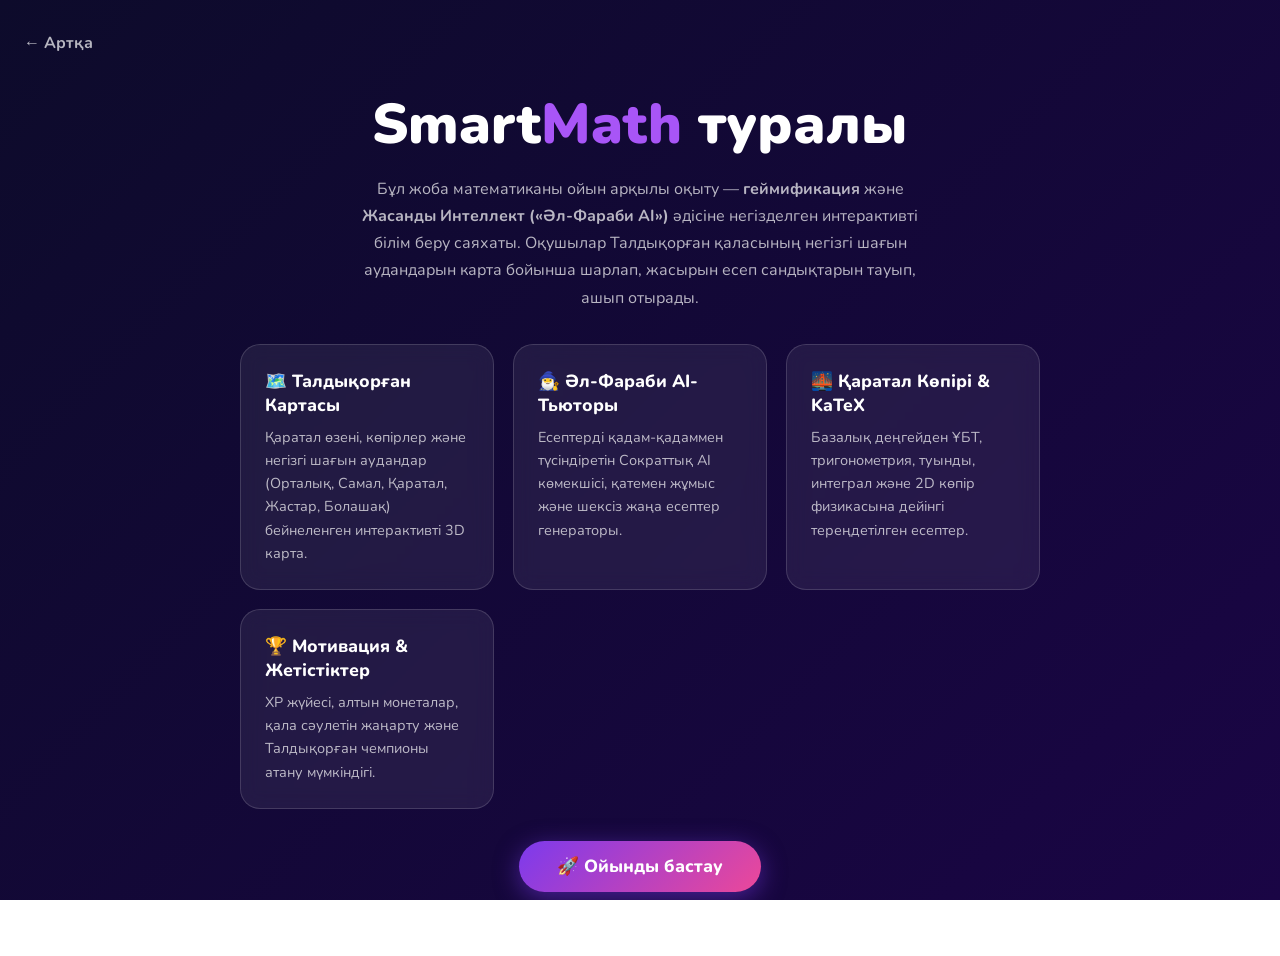
==== commit 41b5d35c: "Rename MathQuest to SmartMath across all pages and modules" ====
--- a/about.html
+++ b/about.html
@@ -3,8 +3,8 @@
 <head>
   <meta charset="UTF-8" />
   <meta name="viewport" content="width=device-width, initial-scale=1.0" />
-  <title>MathQuest — Жоба туралы</title>
-  <link rel="stylesheet" href="css/style.css" />
+  <title>SmartMath — Жоба туралы</title>
+  <link rel="stylesheet" href="css/style.css?v=4.2" />
   <link rel="preconnect" href="https://fonts.googleapis.com" />
   <link href="https://fonts.googleapis.com/css2?family=Nunito:wght@400;600;700;900&display=swap" rel="stylesheet" />
   <style>
@@ -78,10 +78,10 @@
     <a class="back-link" href="index.html">← Артқа</a>
 
     <div class="about-hero">
-      <h1>Math<span>Quest</span> туралы</h1>
+      <h1>Smart<span>Math</span> туралы</h1>
       <p>
-        Бұл жоба математиканы ойын арқылы оқыту — <strong>геймификация</strong> әдісіне негізделген
-        интерактивті білім беру саяхаты. Оқушылар Талдықорған қаласының 10 негізгі шағын аудандарын
+        Бұл жоба математиканы ойын арқылы оқыту — <strong>геймификация</strong> және <strong>Жасанды Интеллект («Әл-Фараби AI»)</strong> әдісіне негізделген
+        интерактивті білім беру саяхаты. Оқушылар Талдықорған қаласының негізгі шағын аудандарын
         карта бойынша шарлап, жасырын есеп сандықтарын тауып, ашып отырады.
       </p>
     </div>
@@ -89,19 +89,19 @@
     <div class="info-grid">
       <div class="info-card">
         <h3>🗺️ Талдықорған Картасы</h3>
-        <p>Қаратал өзені, көпірлер және 10 негізгі шағын аудан (Орталық, Самал, Қаратал, Жастар, Ғарышкер т.б.) бейнеленген интерактивті карта.</p>
+        <p>Қаратал өзені, көпірлер және негізгі шағын аудандар (Орталық, Самал, Қаратал, Жастар, Болашақ) бейнеленген интерактивті 3D карта.</p>
       </div>
       <div class="info-card">
-        <h3>🎮 Кнопкамен жүру (D-Pad)</h3>
-        <p>Экрандағы батырмалар немесе пернетақта (W, A, S, D / Бағыттауыштар) арқылы қаланы аралап, есептер сандығын ашу.</p>
+        <h3>🧙‍♂️ Әл-Фараби AI-Тьюторы</h3>
+        <p>Есептерді қадам-қадаммен түсіндіретін Сократтық AI көмекшісі, қатемен жұмыс және шексіз жаңа есептер генераторы.</p>
       </div>
       <div class="info-card">
-        <h3>📚 10 Деңгей & KaTeX</h3>
-        <p>Бастауыш арифметикадан тригонометрия, логика және жоғары математикаға дейінгі әсем формулалар.</p>
+        <h3>🌉 Қаратал Көпірі & KaTeX</h3>
+        <p>Базалық деңгейден ҰБТ, тригонометрия, туынды, интеграл және 2D көпір физикасына дейінгі тереңдетілген есептер.</p>
       </div>
       <div class="info-card">
         <h3>🏆 Мотивация & Жетістіктер</h3>
-        <p>XP жүйесі, алтын монеталар, жылдам жауаптар, комболар және Талдықорған чемпионы атану мүмкіндігі.</p>
+        <p>XP жүйесі, алтын монеталар, қала сәулетін жаңарту және Талдықорған чемпионы атану мүмкіндігі.</p>
       </div>
     </div>
 
--- a/css/style.css
+++ b/css/style.css
@@ -1,5 +1,5 @@
-/* ===========================
-   MathQuest — Негізгі стильдер
+﻿/* ===========================
+   SmartMath — Негізгі стильдер
    =========================== */
 
 /* Қаріптерді импорттау */
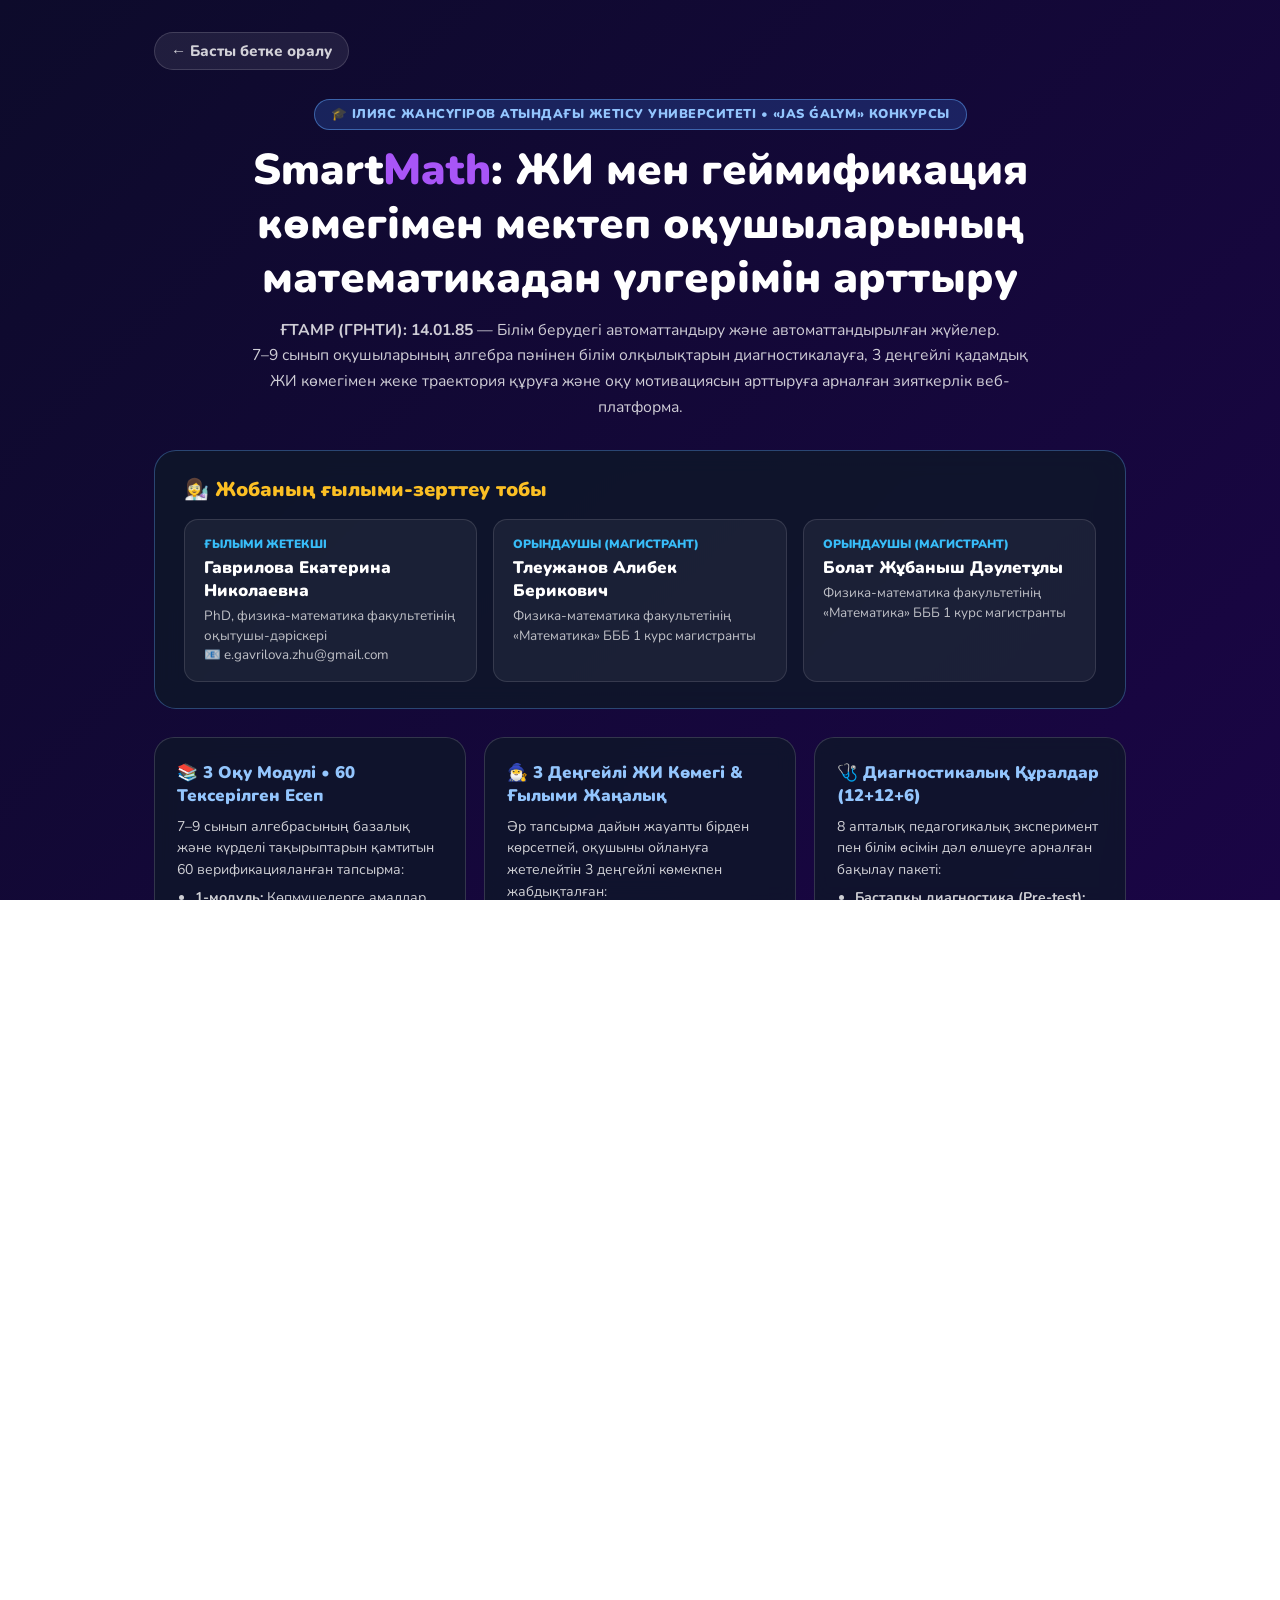
==== commit 20fac826: "feat: align SmartMath with Jas Galym grant (60 verified algebra tasks, 3-level AI help, diagnostics," ====
--- a/about.html
+++ b/about.html
@@ -3,8 +3,8 @@
 <head>
   <meta charset="UTF-8" />
   <meta name="viewport" content="width=device-width, initial-scale=1.0" />
-  <title>SmartMath — Жоба туралы</title>
-  <link rel="stylesheet" href="css/style.css?v=4.2" />
+  <title>SmartMath — «Jas ǵalym» Ғылыми Жоба Паспорты</title>
+  <link rel="stylesheet" href="css/style.css?v=5.0" />
   <link rel="preconnect" href="https://fonts.googleapis.com" />
   <link href="https://fonts.googleapis.com/css2?family=Nunito:wght@400;600;700;900&display=swap" rel="stylesheet" />
   <style>
@@ -15,59 +15,124 @@
       display: flex;
       flex-direction: column;
       align-items: center;
-      gap: 2rem;
+      gap: 1.8rem;
+      max-width: 1020px;
+      margin: 0 auto;
     }
 
     .back-link {
       align-self: flex-start;
-      color: rgba(255,255,255,0.7);
+      color: rgba(255,255,255,0.8);
       text-decoration: none;
-      font-size: 1rem;
-      font-weight: 700;
+      font-size: 0.95rem;
+      font-weight: 800;
       display: flex; align-items: center; gap: 0.4rem;
-      transition: color 0.2s;
-    }
-    .back-link:hover { color: #fbbf24; }
-
-    .about-hero { text-align: center; }
-    .about-hero h1 { font-size: clamp(2rem,6vw,3.5rem); font-weight: 900; }
+      background: rgba(255,255,255,0.08);
+      padding: 0.5rem 1rem;
+      border-radius: 50px;
+      border: 1px solid rgba(255,255,255,0.15);
+      transition: all 0.2s;
+    }
+    .back-link:hover { color: #fbbf24; border-color: #fbbf24; }
+
+    .about-hero { text-align: center; width: 100%; }
+    .uni-badge {
+      display: inline-block;
+      background: rgba(59, 130, 246, 0.22);
+      border: 1px solid rgba(96, 165, 250, 0.5);
+      color: #93c5fd;
+      font-size: 0.8rem;
+      font-weight: 900;
+      padding: 0.35rem 1rem;
+      border-radius: 50px;
+      margin-bottom: 0.8rem;
+      letter-spacing: 0.5px;
+    }
+    .about-hero h1 { font-size: clamp(1.8rem, 4.5vw, 2.7rem); font-weight: 900; line-height: 1.25; }
     .about-hero h1 span { color: #a855f7; }
-    .about-hero p  { color: rgba(255,255,255,0.7); max-width: 560px; margin: 0.8rem auto 0; line-height: 1.7; }
+    .about-hero p  { color: rgba(255,255,255,0.8); max-width: 780px; margin: 0.8rem auto 0; line-height: 1.65; font-size: 0.98rem; }
+
+    .passport-card {
+      width: 100%;
+      background: rgba(15, 23, 42, 0.85);
+      border: 1.5px solid rgba(96, 165, 250, 0.35);
+      backdrop-filter: blur(12px);
+      border-radius: 22px;
+      padding: 1.6rem 1.8rem;
+    }
+
+    .passport-card h2 {
+      font-size: 1.25rem;
+      font-weight: 900;
+      color: #fbbf24;
+      margin-bottom: 1rem;
+      display: flex;
+      align-items: center;
+      gap: 0.5rem;
+    }
+
+    .team-grid {
+      display: grid;
+      grid-template-columns: repeat(auto-fit, minmax(260px, 1fr));
+      gap: 1rem;
+    }
+
+    .team-member {
+      background: rgba(255,255,255,0.05);
+      border: 1px solid rgba(255,255,255,0.12);
+      border-radius: 14px;
+      padding: 1rem 1.2rem;
+    }
+    .team-role { font-size: 0.75rem; font-weight: 900; color: #38bdf8; text-transform: uppercase; margin-bottom: 0.25rem; }
+    .team-name { font-size: 1.05rem; font-weight: 900; color: #ffffff; margin-bottom: 0.25rem; }
+    .team-aff  { font-size: 0.84rem; color: rgba(255,255,255,0.72); line-height: 1.45; }
 
     .info-grid {
       display: grid;
-      grid-template-columns: repeat(auto-fit, minmax(220px,1fr));
-      gap: 1.2rem;
+      grid-template-columns: repeat(auto-fit, minmax(280px, 1fr));
+      gap: 1.1rem;
       width: 100%;
-      max-width: 800px;
     }
 
     .info-card {
-      background: rgba(255,255,255,0.07);
+      background: rgba(15, 23, 42, 0.82);
       border: 1px solid rgba(255,255,255,0.15);
       backdrop-filter: blur(10px);
       border-radius: 20px;
-      padding: 1.5rem;
-    }
-
-    .info-card h3 { font-size: 1.1rem; font-weight: 800; margin-bottom: 0.6rem; display: flex; align-items:center; gap:0.5rem; }
-    .info-card p  { font-size: 0.9rem; color: rgba(255,255,255,0.7); line-height: 1.6; }
+      padding: 1.4rem;
+    }
+
+    .info-card h3 { font-size: 1.05rem; font-weight: 900; margin-bottom: 0.55rem; color: #93c5fd; }
+    .info-card p, .info-card li { font-size: 0.88rem; color: rgba(255,255,255,0.8); line-height: 1.55; }
+    .info-card ul { padding-left: 1.1rem; display: flex; flex-direction: column; gap: 0.35rem; margin-top: 0.4rem; }
+
+    .actions-row {
+      display: flex;
+      gap: 0.8rem;
+      flex-wrap: wrap;
+      justify-content: center;
+    }
 
     .btn-start-sm {
       display: inline-flex;
       align-items: center;
       gap: 0.5rem;
-      background: linear-gradient(135deg, #7c3aed, #ec4899);
+      background: linear-gradient(135deg, #2563eb, #7c3aed);
       color: white;
       text-decoration: none;
-      font-size: 1.1rem;
+      font-size: 0.95rem;
       font-weight: 800;
-      padding: 0.85rem 2.4rem;
+      padding: 0.8rem 1.6rem;
       border-radius: 50px;
-      box-shadow: 0 6px 24px rgba(124,58,237,0.5);
-      transition: transform 0.2s, box-shadow 0.2s;
-    }
-    .btn-start-sm:hover { transform: scale(1.05); box-shadow: 0 10px 30px rgba(236,72,153,0.5); }
+      box-shadow: 0 6px 24px rgba(37, 99, 235, 0.45);
+      transition: transform 0.2s;
+    }
+    .btn-start-sm:hover { transform: translateY(-2px); }
+    .btn-start-sm.secondary {
+      background: rgba(255,255,255,0.1);
+      border: 1px solid rgba(255,255,255,0.25);
+      box-shadow: none;
+    }
   </style>
 </head>
 <body>
@@ -75,37 +140,88 @@
 
   <main class="about-page">
 
-    <a class="back-link" href="index.html">← Артқа</a>
+    <a class="back-link" href="index.html">← Басты бетке оралу</a>
 
     <div class="about-hero">
-      <h1>Smart<span>Math</span> туралы</h1>
+      <div class="uni-badge">🎓 ІЛИЯС ЖАНСҮГІРОВ АТЫНДАҒЫ ЖЕТІСУ УНИВЕРСИТЕТІ • «JAS ǴALYM» КОНКУРСЫ</div>
+      <h1>Smart<span>Math</span>: ЖИ мен геймификация көмегімен мектеп оқушыларының математикадан үлгерімін арттыру</h1>
       <p>
-        Бұл жоба математиканы ойын арқылы оқыту — <strong>геймификация</strong> және <strong>Жасанды Интеллект («Әл-Фараби AI»)</strong> әдісіне негізделген
-        интерактивті білім беру саяхаты. Оқушылар Талдықорған қаласының негізгі шағын аудандарын
-        карта бойынша шарлап, жасырын есеп сандықтарын тауып, ашып отырады.
+        <strong>ҒТАМР (ГРНТИ): 14.01.85</strong> — Білім берудегі автоматтандыру және автоматтандырылған жүйелер.<br/>
+        7–9 сынып оқушыларының алгебра пәнінен білім олқылықтарын диагностикалауға, 3 деңгейлі қадамдық ЖИ көмегімен жеке траектория құруға және оқу мотивациясын арттыруға арналған зияткерлік веб-платформа.
       </p>
     </div>
 
+    <!-- Ғылыми зерттеу тобы -->
+    <section class="passport-card">
+      <h2>👩‍🔬 Жобаның ғылыми-зерттеу тобы</h2>
+      <div class="team-grid">
+        <div class="team-member">
+          <div class="team-role">Ғылыми жетекші</div>
+          <div class="team-name">Гаврилова Екатерина Николаевна</div>
+          <div class="team-aff">PhD, физика-математика факультетінің оқытушы-дәріскері<br/>📧 e.gavrilova.zhu@gmail.com</div>
+        </div>
+        <div class="team-member">
+          <div class="team-role">Орындаушы (Магистрант)</div>
+          <div class="team-name">Тлеужанов Алибек Берикович</div>
+          <div class="team-aff">Физика-математика факультетінің «Математика» БББ 1 курс магистранты</div>
+        </div>
+        <div class="team-member">
+          <div class="team-role">Орындаушы (Магистрант)</div>
+          <div class="team-name">Болат Жұбаныш Дәулетұлы</div>
+          <div class="team-aff">Физика-математика факультетінің «Математика» БББ 1 курс магистранты</div>
+        </div>
+      </div>
+    </section>
+
+    <!-- Жобаның ғылыми-әдістемелік құрылымы -->
     <div class="info-grid">
       <div class="info-card">
-        <h3>🗺️ Талдықорған Картасы</h3>
-        <p>Қаратал өзені, көпірлер және негізгі шағын аудандар (Орталық, Самал, Қаратал, Жастар, Болашақ) бейнеленген интерактивті 3D карта.</p>
-      </div>
-      <div class="info-card">
-        <h3>🧙‍♂️ Әл-Фараби AI-Тьюторы</h3>
-        <p>Есептерді қадам-қадаммен түсіндіретін Сократтық AI көмекшісі, қатемен жұмыс және шексіз жаңа есептер генераторы.</p>
-      </div>
-      <div class="info-card">
-        <h3>🌉 Қаратал Көпірі & KaTeX</h3>
-        <p>Базалық деңгейден ҰБТ, тригонометрия, туынды, интеграл және 2D көпір физикасына дейінгі тереңдетілген есептер.</p>
-      </div>
-      <div class="info-card">
-        <h3>🏆 Мотивация & Жетістіктер</h3>
-        <p>XP жүйесі, алтын монеталар, қала сәулетін жаңарту және Талдықорған чемпионы атану мүмкіндігі.</p>
+        <h3>📚 3 Оқу Модулі • 60 Тексерілген Есеп</h3>
+        <p>7–9 сынып алгебрасының базалық және күрделі тақырыптарын қамтитын 60 верификацияланған тапсырма:</p>
+        <ul>
+          <li><strong>1-модуль:</strong> Көпмүшелерге амалдар қолдану (20 есеп, M1-01..M1-20)</li>
+          <li><strong>2-модуль:</strong> Қысқаша көбейту формулалары (20 есеп, M2-01..M2-20)</li>
+          <li><strong>3-модуль:</strong> Көпмүшелерді көбейткіштерге жіктеу (20 есеп, M3-01..M3-20)</li>
+        </ul>
+      </div>
+
+      <div class="info-card">
+        <h3>🧙‍♂️ 3 Деңгейлі ЖИ Көмегі & Ғылыми Жаңалық</h3>
+        <p>Әр тапсырма дайын жауапты бірден көрсетпей, оқушыны ойлануға жетелейтін 3 деңгейлі көмекпен жабдықталған:</p>
+        <ul>
+          <li><strong>1-деңгей (Ереже):</strong> Қажетті формула мен ережені еске салу;</li>
+          <li><strong>2-деңгей (Қадам бағыты):</strong> Аралық түрлендіруді көрсету;</li>
+          <li><strong>3-деңгей (Толық шешім):</strong> Қадамдық талдау және келесі есепті көмексіз орындауын бақылау.</li>
+        </ul>
+      </div>
+
+      <div class="info-card">
+        <h3>🩺 Диагностикалық Құралдар (12+12+6)</h3>
+        <p>8 апталық педагогикалық эксперимент пен білім өсімін дәл өлшеуге арналған бақылау пакеті:</p>
+        <ul>
+          <li><strong>Бастапқы диагностика (Pre-test):</strong> 12 тапсырма (А және Б параллель нұсқалары);</li>
+          <li><strong>Қорытынды диагностика (Post-test):</strong> 12 тапсырма (А және Б параллель нұсқалары);</li>
+          <li><strong>Кейінгі тексеру (Retention):</strong> 6 тапсырма (тұрақты білімді тексеру).</li>
+        </ul>
+      </div>
+
+      <div class="info-card">
+        <h3>👨‍🏫 Мұғалім Панелі & Қателер Таксономиясы</h3>
+        <p>Мұғалімге сыныптағы олқылықтарды нақты уақытта көруге мүмкіндік беретін аналитика:</p>
+        <ul>
+          <li>4 қате түрін автоматты жіктеу: <strong>Таңба қатесі (+/-)</strong>, <strong>Ереже қатесі</strong>, <strong>Алгоритм қатесі</strong>, <strong>Дәреже/есептеу қатесі</strong>;</li>
+          <li>Сабақтың басында қай тақырыпты қайталау керектігі туралы нақты ұсыныс;</li>
+          <li>Анонимді зерттеу деректерін <strong>CSV</strong> форматында экспорттау.</li>
+        </ul>
       </div>
     </div>
 
-    <a class="btn-start-sm" href="game.html">🚀 Ойынды бастау</a>
+    <div class="actions-row">
+      <a class="btn-start-sm" href="game.html?mode=modules">📚 3 Модульді ашу (60 есеп)</a>
+      <a class="btn-start-sm" href="game.html?mode=diagnostics">🩺 Диагностиканы бастау</a>
+      <a class="btn-start-sm" href="game.html?mode=teacher">👨‍🏫 Мұғалім панелі</a>
+      <a class="btn-start-sm secondary" href="game.html?mode=map">🗺️ Талдықорған Картасы</a>
+    </div>
 
   </main>
 
